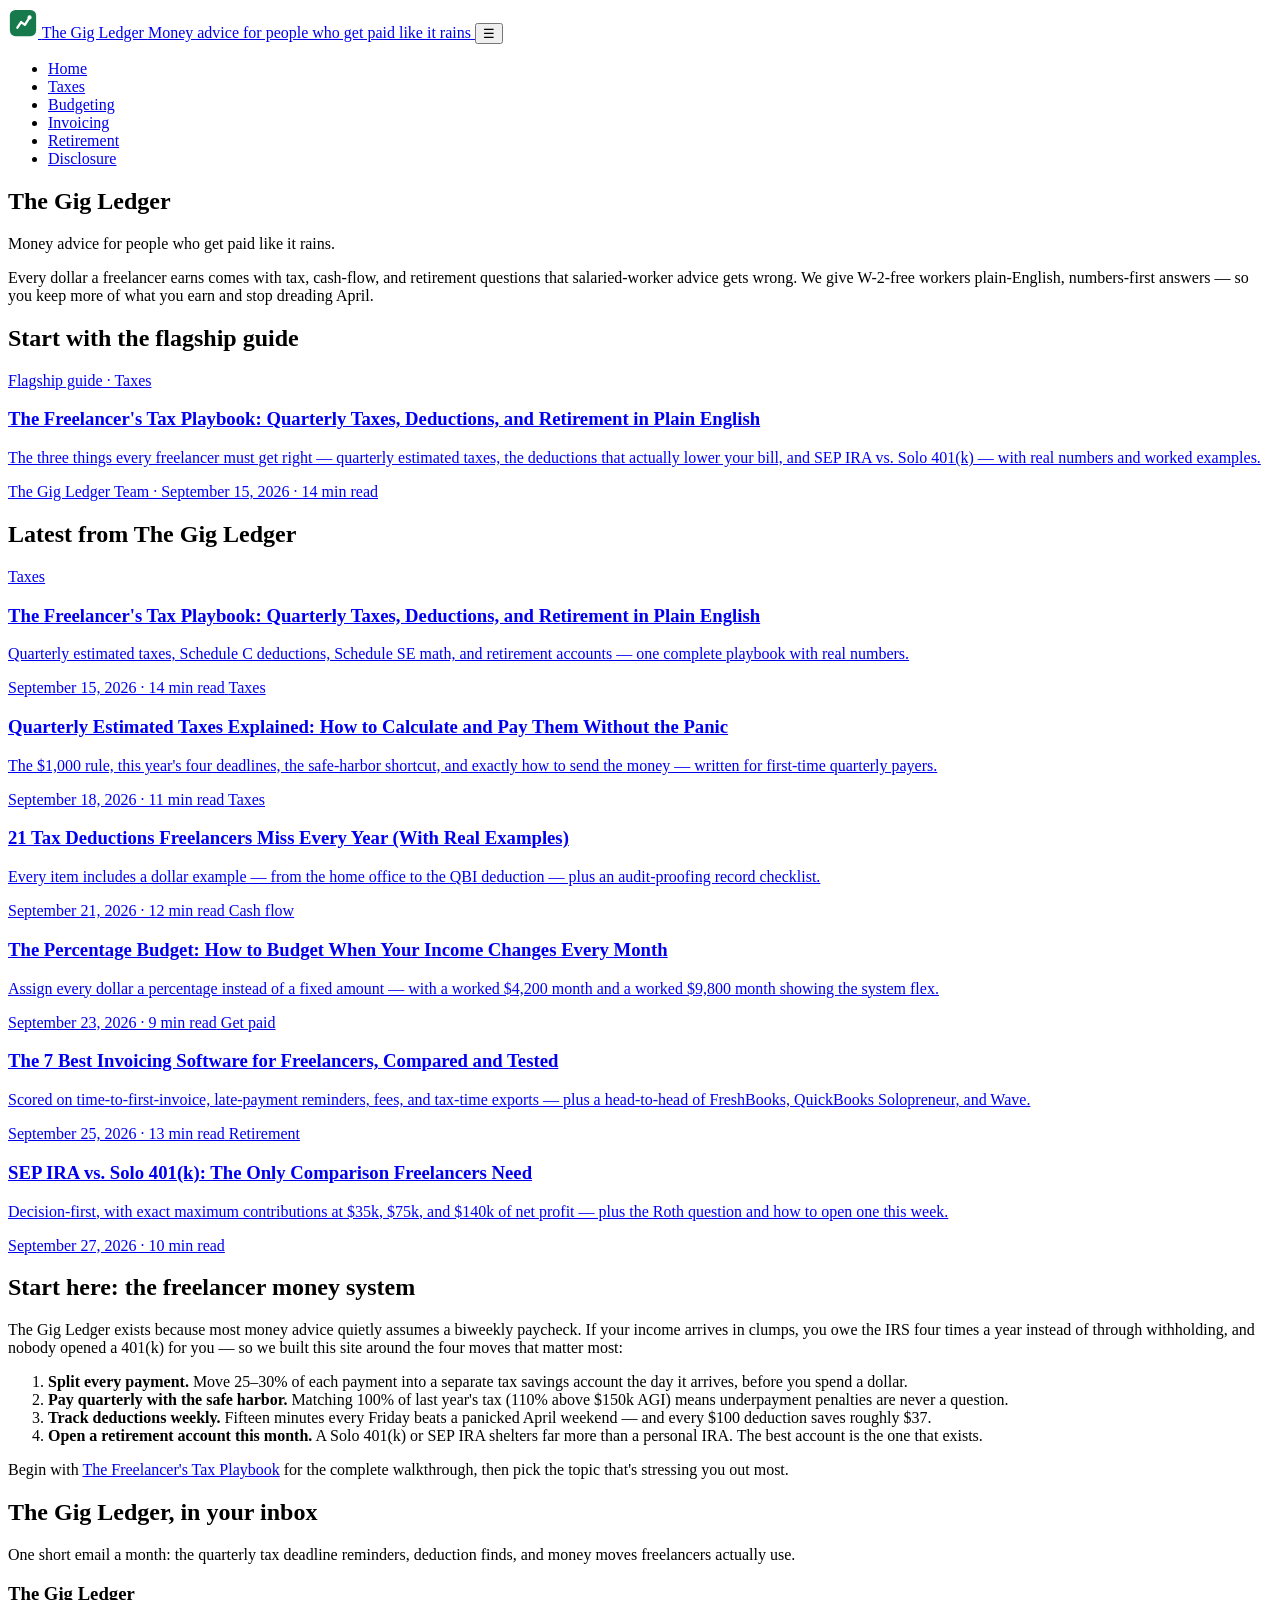
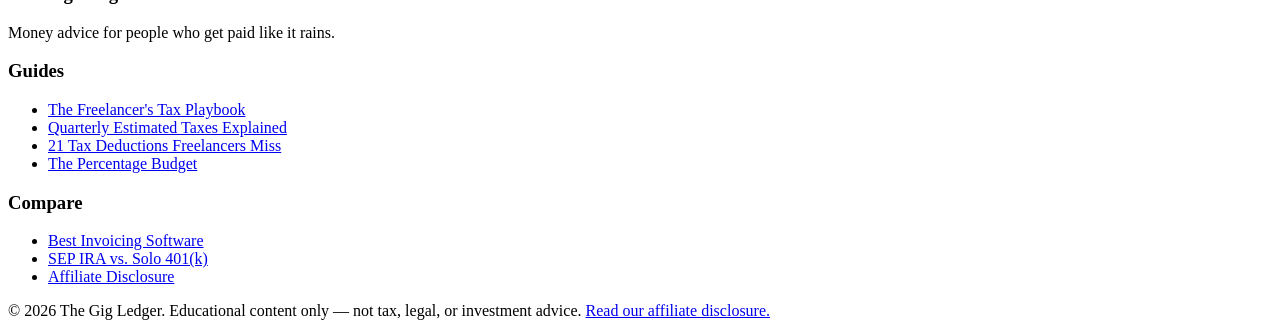
==== index.html @ 4f28c3f3 "Initial upload: The Gig Ledger - freelancer finance" ====
<!DOCTYPE html>
<html lang="en">
<head>
  <meta charset="UTF-8">
  <meta name="viewport" content="width=device-width, initial-scale=1.0">
  <!-- MEDIVAVINE/JOURNEY: paste ad network script here -->
  <title>The Gig Ledger — Money Advice for People Who Get Paid Like It Rains</title>
  <meta name="description" content="The Gig Ledger gives freelancers and gig workers numbers-first, plain-English answers on quarterly taxes, deductions, irregular-income budgeting, invoicing, and self-employed retirement.">
  <meta property="og:title" content="The Gig Ledger — Money Advice for People Who Get Paid Like It Rains">
  <meta property="og:description" content="Quarterly taxes, deductions, budgeting on irregular income, invoicing, and retirement — plain-English money advice for freelancers and gig workers.">
  <meta property="og:type" content="website">
  <meta property="og:url" content="https://freelancer-finance.pages.dev/">
  <link rel="stylesheet" href="styles.css">
</head>
<body>

<header class="site-header">
  <div class="wrap">
    <a class="brand" href="index.html" aria-label="The Gig Ledger home">
      <svg width="30" height="30" viewBox="0 0 32 32" role="img" aria-label="The Gig Ledger logo">
        <rect x="2" y="2" width="28" height="28" rx="6" fill="#167a4c"/>
        <path d="M10 21 L14 15 L18 18 L23 10" stroke="#fff" stroke-width="2.5" fill="none" stroke-linecap="round" stroke-linejoin="round"/>
        <circle cx="23" cy="10" r="2.2" fill="#fff"/>
      </svg>
      <span>The Gig Ledger
        <span class="brand-tag">Money advice for people who get paid like it rains</span>
      </span>
    </a>
    <button class="nav-toggle" id="navToggle" aria-expanded="false" aria-controls="siteNav" aria-label="Toggle navigation">☰</button>
    <nav class="site-nav" id="siteNav" aria-label="Primary">
      <ul>
        <li><a href="index.html">Home</a></li>
        <li><a href="articles/the-freelancers-tax-playbook.html">Taxes</a></li>
        <li><a href="articles/the-percentage-budget.html">Budgeting</a></li>
        <li><a href="articles/best-invoicing-software-for-freelancers.html">Invoicing</a></li>
        <li><a href="articles/sep-ira-vs-solo-401k.html">Retirement</a></li>
        <li><a href="disclosure.html">Disclosure</a></li>
      </ul>
    </nav>
  </div>
</header>

<section class="hero">
  <div class="wrap">
    <h1>The Gig Ledger</h1>
    <p class="tagline">Money advice for people who get paid like it rains.</p>
    <p class="lede">Every dollar a freelancer earns comes with tax, cash-flow, and retirement questions that salaried-worker advice gets wrong. We give W-2-free workers plain-English, numbers-first answers — so you keep more of what you earn and stop dreading April.</p>
  </div>
</section>

<main class="wrap">

  <h2 class="section-title">Start with the flagship guide</h2>
  <div class="card-grid">
    <a class="card featured" href="articles/the-freelancers-tax-playbook.html">
      <span class="kicker">Flagship guide · Taxes</span>
      <h3>The Freelancer's Tax Playbook: Quarterly Taxes, Deductions, and Retirement in Plain English</h3>
      <p class="excerpt">The three things every freelancer must get right — quarterly estimated taxes, the deductions that actually lower your bill, and SEP IRA vs. Solo 401(k) — with real numbers and worked examples.</p>
      <span class="card-meta">The Gig Ledger Team · September 15, 2026 · 14 min read</span>
    </a>
  </div>

  <h2 class="section-title">Latest from The Gig Ledger</h2>
  <div class="card-grid">
    <a class="card" href="articles/the-freelancers-tax-playbook.html">
      <span class="kicker">Taxes</span>
      <h3>The Freelancer's Tax Playbook: Quarterly Taxes, Deductions, and Retirement in Plain English</h3>
      <p class="excerpt">Quarterly estimated taxes, Schedule C deductions, Schedule SE math, and retirement accounts — one complete playbook with real numbers.</p>
      <span class="card-meta">September 15, 2026 · 14 min read</span>
    </a>
    <a class="card" href="articles/quarterly-estimated-taxes-explained.html">
      <span class="kicker">Taxes</span>
      <h3>Quarterly Estimated Taxes Explained: How to Calculate and Pay Them Without the Panic</h3>
      <p class="excerpt">The $1,000 rule, this year's four deadlines, the safe-harbor shortcut, and exactly how to send the money — written for first-time quarterly payers.</p>
      <span class="card-meta">September 18, 2026 · 11 min read</span>
    </a>
    <a class="card" href="articles/21-tax-deductions-freelancers-miss.html">
      <span class="kicker">Taxes</span>
      <h3>21 Tax Deductions Freelancers Miss Every Year (With Real Examples)</h3>
      <p class="excerpt">Every item includes a dollar example — from the home office to the QBI deduction — plus an audit-proofing record checklist.</p>
      <span class="card-meta">September 21, 2026 · 12 min read</span>
    </a>
    <a class="card" href="articles/the-percentage-budget.html">
      <span class="kicker">Cash flow</span>
      <h3>The Percentage Budget: How to Budget When Your Income Changes Every Month</h3>
      <p class="excerpt">Assign every dollar a percentage instead of a fixed amount — with a worked $4,200 month and a worked $9,800 month showing the system flex.</p>
      <span class="card-meta">September 23, 2026 · 9 min read</span>
    </a>
    <a class="card" href="articles/best-invoicing-software-for-freelancers.html">
      <span class="kicker">Get paid</span>
      <h3>The 7 Best Invoicing Software for Freelancers, Compared and Tested</h3>
      <p class="excerpt">Scored on time-to-first-invoice, late-payment reminders, fees, and tax-time exports — plus a head-to-head of FreshBooks, QuickBooks Solopreneur, and Wave.</p>
      <span class="card-meta">September 25, 2026 · 13 min read</span>
    </a>
    <a class="card" href="articles/sep-ira-vs-solo-401k.html">
      <span class="kicker">Retirement</span>
      <h3>SEP IRA vs. Solo 401(k): The Only Comparison Freelancers Need</h3>
      <p class="excerpt">Decision-first, with exact maximum contributions at $35k, $75k, and $140k of net profit — plus the Roth question and how to open one this week.</p>
      <span class="card-meta">September 27, 2026 · 10 min read</span>
    </a>
  </div>

  <section class="start-here">
    <h2>Start here: the freelancer money system</h2>
    <p>The Gig Ledger exists because most money advice quietly assumes a biweekly paycheck. If your income arrives in clumps, you owe the IRS four times a year instead of through withholding, and nobody opened a 401(k) for you — so we built this site around the four moves that matter most:</p>
    <ol>
      <li><strong>Split every payment.</strong> Move 25–30% of each payment into a separate tax savings account the day it arrives, before you spend a dollar.</li>
      <li><strong>Pay quarterly with the safe harbor.</strong> Matching 100% of last year's tax (110% above $150k AGI) means underpayment penalties are never a question.</li>
      <li><strong>Track deductions weekly.</strong> Fifteen minutes every Friday beats a panicked April weekend — and every $100 deduction saves roughly $37.</li>
      <li><strong>Open a retirement account this month.</strong> A Solo 401(k) or SEP IRA shelters far more than a personal IRA. The best account is the one that exists.</li>
    </ol>
    <p>Begin with <a href="articles/the-freelancers-tax-playbook.html">The Freelancer's Tax Playbook</a> for the complete walkthrough, then pick the topic that's stressing you out most.</p>
  </section>

  <section class="newsletter-card" aria-label="Newsletter signup">
    <h2>The Gig Ledger, in your inbox</h2>
    <p>One short email a month: the quarterly tax deadline reminders, deduction finds, and money moves freelancers actually use.</p>
    <!-- NEWSLETTER: paste Beehiiv/Substack embed here -->
  </section>

</main>

<footer class="site-footer">
  <div class="wrap">
    <div>
      <h3>The Gig Ledger</h3>
      <p>Money advice for people who get paid like it rains.</p>
    </div>
    <div>
      <h3>Guides</h3>
      <ul>
        <li><a href="articles/the-freelancers-tax-playbook.html">The Freelancer's Tax Playbook</a></li>
        <li><a href="articles/quarterly-estimated-taxes-explained.html">Quarterly Estimated Taxes Explained</a></li>
        <li><a href="articles/21-tax-deductions-freelancers-miss.html">21 Tax Deductions Freelancers Miss</a></li>
        <li><a href="articles/the-percentage-budget.html">The Percentage Budget</a></li>
      </ul>
    </div>
    <div>
      <h3>Compare</h3>
      <ul>
        <li><a href="articles/best-invoicing-software-for-freelancers.html">Best Invoicing Software</a></li>
        <li><a href="articles/sep-ira-vs-solo-401k.html">SEP IRA vs. Solo 401(k)</a></li>
        <li><a href="disclosure.html">Affiliate Disclosure</a></li>
      </ul>
    </div>
  </div>
  <div class="wrap">
    <p class="footer-bottom">© 2026 The Gig Ledger. Educational content only — not tax, legal, or investment advice. <a href="disclosure.html">Read our affiliate disclosure.</a></p>
  </div>
</footer>

<script>
(function () {
  var toggle = document.getElementById('navToggle');
  var nav = document.getElementById('siteNav');
  if (toggle && nav) {
    toggle.addEventListener('click', function () {
      var open = nav.classList.toggle('open');
      toggle.setAttribute('aria-expanded', open ? 'true' : 'false');
    });
  }
})();
</script>

</body>
</html>
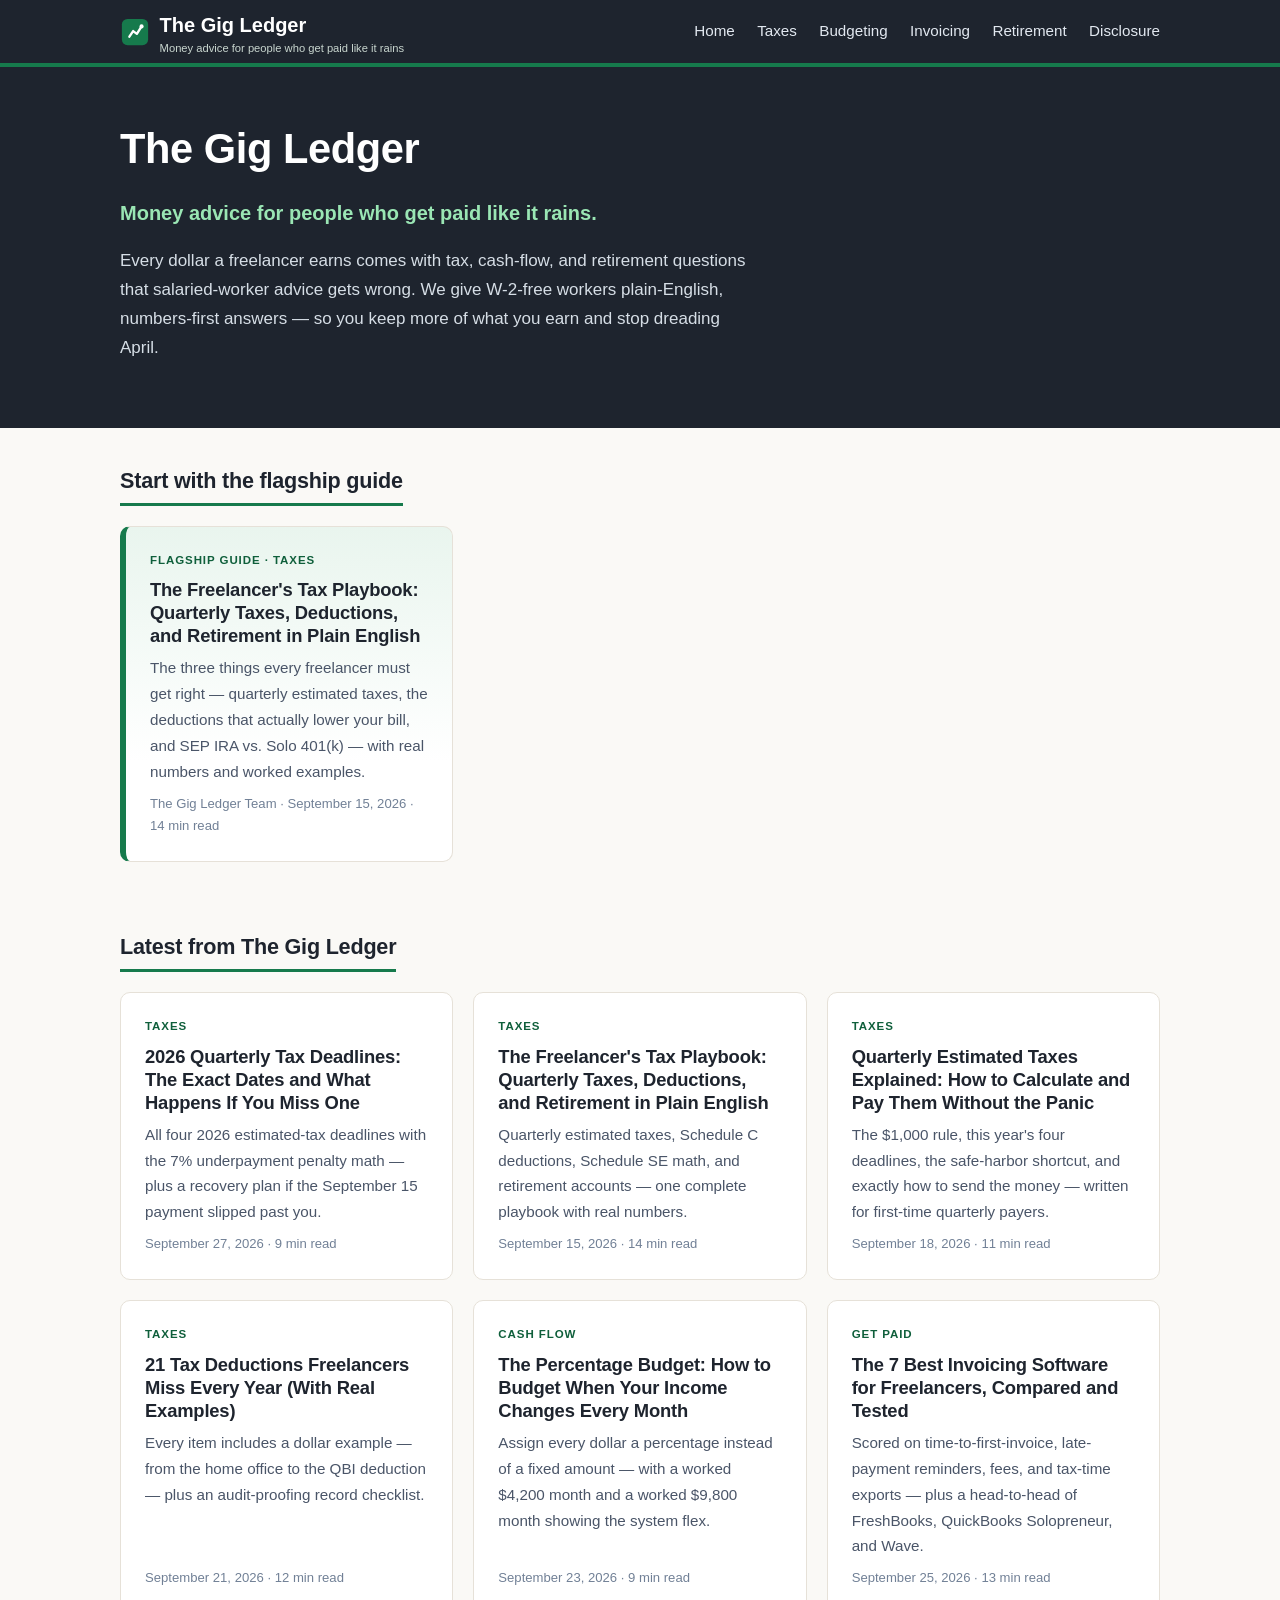
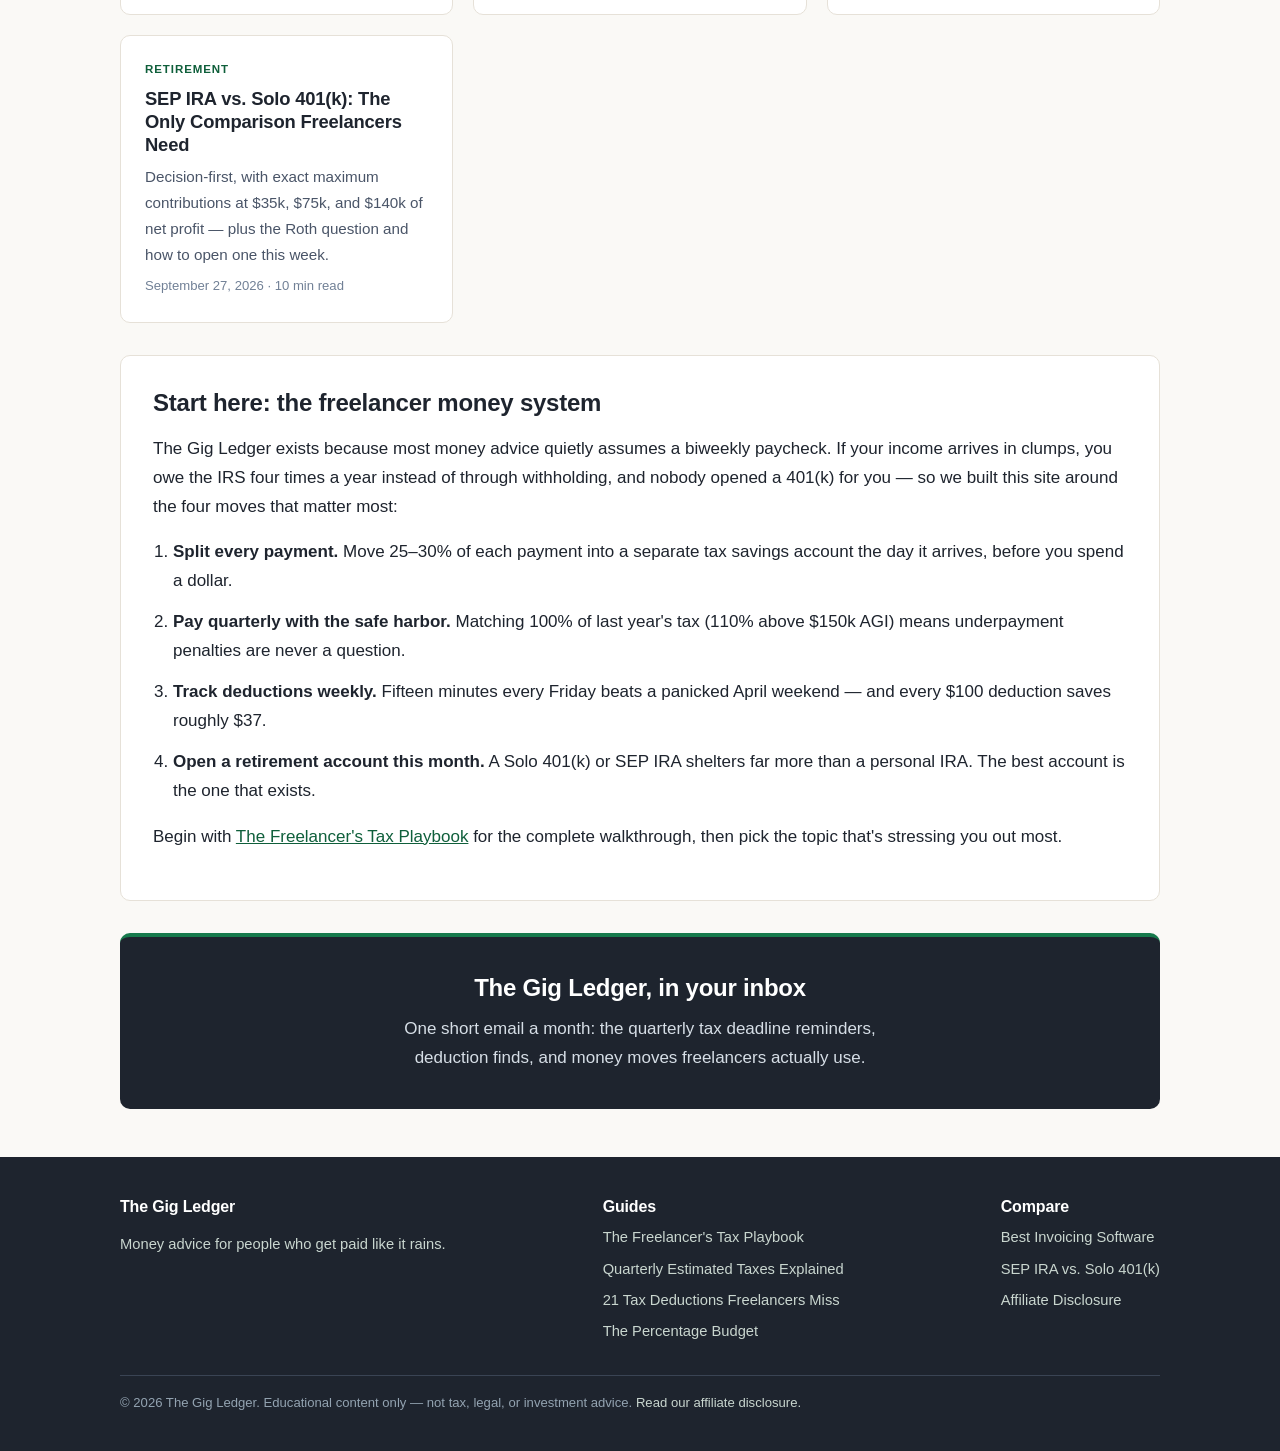
==== commit 29e37f7e: "Sync index.html with new article" ====
--- a/index.html
+++ b/index.html
@@ -62,6 +62,12 @@
 
   <h2 class="section-title">Latest from The Gig Ledger</h2>
   <div class="card-grid">
+    <a class="card" href="articles/2026-quarterly-tax-deadlines.html">
+      <span class="kicker">Taxes</span>
+      <h3>2026 Quarterly Tax Deadlines: The Exact Dates and What Happens If You Miss One</h3>
+      <p class="excerpt">All four 2026 estimated-tax deadlines with the 7% underpayment penalty math — plus a recovery plan if the September 15 payment slipped past you.</p>
+      <span class="card-meta">September 27, 2026 · 9 min read</span>
+    </a>
     <a class="card" href="articles/the-freelancers-tax-playbook.html">
       <span class="kicker">Taxes</span>
       <h3>The Freelancer's Tax Playbook: Quarterly Taxes, Deductions, and Retirement in Plain English</h3>
--- a/styles.css
+++ b/styles.css
@@ -0,0 +1,305 @@
+/* The Gig Ledger — editorial blog styles */
+:root {
+  --accent: #167a4c;
+  --accent-dark: #0f5f3b;
+  --accent-tint: #e9f5ee;
+  --ink: #1e242e;
+  --ink-soft: #4a5568;
+  --ink-faint: #718096;
+  --paper: #ffffff;
+  --paper-warm: #faf9f6;
+  --rule: #e6e1d8;
+  --radius: 10px;
+}
+
+* { box-sizing: border-box; }
+
+body {
+  margin: 0;
+  font-family: -apple-system, BlinkMacSystemFont, "Segoe UI", Roboto, Helvetica, Arial, sans-serif;
+  color: var(--ink);
+  background: var(--paper-warm);
+  line-height: 1.7;
+  font-size: 1.0625rem;
+}
+
+h1, h2, h3 {
+  line-height: 1.25;
+  letter-spacing: -0.01em;
+  margin-top: 1.6em;
+  margin-bottom: 0.5em;
+}
+
+h1 { font-size: 2.1rem; }
+h2 { font-size: 1.5rem; }
+h3 { font-size: 1.15rem; }
+
+a { color: var(--accent-dark); }
+a:hover { color: var(--accent); }
+
+img, svg { max-width: 100%; height: auto; }
+
+.wrap {
+  max-width: 1080px;
+  margin: 0 auto;
+  padding: 0 1.25rem;
+}
+
+/* ---------- Header / nav ---------- */
+.site-header {
+  background: var(--ink);
+  color: #fff;
+  position: sticky;
+  top: 0;
+  z-index: 50;
+}
+
+.site-header .wrap {
+  display: flex;
+  align-items: center;
+  justify-content: space-between;
+  min-height: 3.75rem;
+  padding-top: 0.5rem;
+  padding-bottom: 0.5rem;
+}
+
+.brand {
+  display: flex;
+  align-items: center;
+  gap: 0.6rem;
+  text-decoration: none;
+  color: #fff;
+  font-weight: 800;
+  font-size: 1.25rem;
+}
+
+.brand svg { flex: 0 0 auto; }
+
+.brand-tag {
+  display: block;
+  font-size: 0.7rem;
+  font-weight: 400;
+  color: #c9d6cf;
+  line-height: 1.2;
+}
+
+.nav-toggle {
+  display: none;
+  background: transparent;
+  border: 1px solid #4a5568;
+  border-radius: 6px;
+  color: #fff;
+  padding: 0.4rem 0.65rem;
+  font-size: 1rem;
+  cursor: pointer;
+}
+
+.site-nav ul {
+  list-style: none;
+  margin: 0;
+  padding: 0;
+  display: flex;
+  gap: 1.4rem;
+}
+
+.site-nav a {
+  color: #e2e8f0;
+  text-decoration: none;
+  font-size: 0.95rem;
+}
+
+.site-nav a:hover { color: #9ae6b4; }
+
+/* ---------- Hero ---------- */
+.hero {
+  background: var(--ink);
+  color: #fff;
+  padding: 3.5rem 0 3rem;
+  border-top: 4px solid var(--accent);
+}
+
+.hero h1 { margin-top: 0; font-size: 2.6rem; }
+
+.hero .tagline {
+  color: #9ae6b4;
+  font-size: 1.25rem;
+  font-weight: 600;
+  margin: 0.5rem 0;
+}
+
+.hero p.lede { color: #d6dee6; max-width: 40rem; }
+
+/* ---------- Cards ---------- */
+.section-title {
+  font-size: 1.35rem;
+  margin: 2.5rem 0 1.25rem;
+  padding-bottom: 0.5rem;
+  border-bottom: 3px solid var(--accent);
+  display: inline-block;
+}
+
+.card-grid {
+  display: grid;
+  grid-template-columns: repeat(auto-fill, minmax(300px, 1fr));
+  gap: 1.25rem;
+  margin-bottom: 2rem;
+}
+
+.card {
+  background: var(--paper);
+  border: 1px solid var(--rule);
+  border-radius: var(--radius);
+  padding: 1.5rem;
+  display: flex;
+  flex-direction: column;
+  gap: 0.5rem;
+  text-decoration: none;
+  color: inherit;
+  transition: transform 0.12s ease, box-shadow 0.12s ease;
+}
+
+.card:hover { transform: translateY(-2px); box-shadow: 0 8px 24px rgba(20, 30, 25, 0.08); }
+
+.card .kicker {
+  text-transform: uppercase;
+  font-size: 0.72rem;
+  letter-spacing: 0.08em;
+  color: var(--accent-dark);
+  font-weight: 700;
+}
+
+.card h3 { margin: 0; font-size: 1.15rem; }
+.card h3 a { text-decoration: none; color: var(--ink); }
+.card h3 a:hover { color: var(--accent-dark); }
+
+.card p.excerpt { margin: 0; color: var(--ink-soft); font-size: 0.95rem; flex: 1; }
+
+.card .card-meta { font-size: 0.82rem; color: var(--ink-faint); }
+
+.card.featured {
+  border-left: 6px solid var(--accent);
+  background: linear-gradient(180deg, var(--accent-tint), var(--paper) 70%);
+}
+
+/* ---------- About / start here ---------- */
+.start-here {
+  background: var(--paper);
+  border: 1px solid var(--rule);
+  border-radius: var(--radius);
+  padding: 2rem;
+  margin: 2rem 0;
+}
+
+.start-here h2 { margin-top: 0; }
+
+.start-here ol { padding-left: 1.25rem; }
+.start-here li { margin-bottom: 0.75rem; }
+
+/* ---------- Newsletter card ---------- */
+.newsletter-card {
+  background: var(--ink);
+  color: #fff;
+  border-radius: var(--radius);
+  padding: 2.25rem;
+  margin: 2rem 0 2.5rem;
+  text-align: center;
+  border-top: 4px solid var(--accent);
+}
+
+.newsletter-card h2 { margin-top: 0; color: #fff; }
+.newsletter-card p { color: #d6dee6; max-width: 32rem; margin: 0.5rem auto 0; }
+
+/* ---------- Article pages ---------- */
+.article-page { max-width: 760px; margin: 0 auto; padding: 0 1.25rem; }
+
+.breadcrumb { margin: 1.25rem 0 0.5rem; font-size: 0.9rem; }
+
+.article-page article { background: var(--paper); border-radius: var(--radius); padding: 2rem 2.25rem; margin-top: 0.75rem; border: 1px solid var(--rule); }
+
+.article-page h1 { margin-top: 0.25rem; }
+
+.byline { color: var(--ink-faint); font-size: 0.92rem; margin-bottom: 1rem; }
+.byline strong { color: var(--ink-soft); }
+
+.article-intro { font-size: 1.15rem; color: var(--ink-soft); border-left: 4px solid var(--accent); padding-left: 1rem; margin: 1.25rem 0 1.75rem; }
+
+.disclosure-note {
+  background: var(--accent-tint);
+  border: 1px solid #bfe0cd;
+  border-radius: 8px;
+  padding: 0.75rem 1rem;
+  font-size: 0.88rem;
+  margin-bottom: 1.75rem;
+}
+
+table { width: 100%; border-collapse: collapse; margin: 1.25rem 0; font-size: 0.95rem; }
+th, td { text-align: left; padding: 0.6rem 0.75rem; border-bottom: 1px solid var(--rule); }
+th { background: var(--accent-tint); font-weight: 700; }
+tr:last-child td { border-bottom: none; }
+
+blockquote { border-left: 4px solid var(--accent); margin: 1.5rem 0; padding: 0.5rem 1rem; color: var(--ink-soft); background: var(--accent-tint); border-radius: 0 8px 8px 0; }
+
+.callout {
+  background: var(--accent-tint);
+  border: 1px solid #bfe0cd;
+  border-radius: 8px;
+  padding: 1rem 1.25rem;
+  margin: 1.5rem 0;
+}
+
+.faq { margin-top: 2rem; }
+.faq details { border: 1px solid var(--rule); border-radius: 8px; margin-bottom: 0.6rem; padding: 0.8rem 1rem; background: var(--paper-warm); }
+.faq summary { font-weight: 700; cursor: pointer; }
+
+.keep-reading { margin-top: 2.5rem; padding-top: 1.5rem; border-top: 2px solid var(--rule); }
+.keep-reading h2 { margin-top: 0; }
+.keep-reading ul { list-style: none; padding: 0; }
+.keep-reading li { margin-bottom: 0.6rem; }
+
+/* ---------- Footer ---------- */
+.site-footer {
+  background: var(--ink);
+  color: #c9d6cf;
+  margin-top: 3rem;
+  padding: 2.5rem 0 1.5rem;
+  font-size: 0.92rem;
+}
+
+.site-footer .wrap { display: flex; flex-wrap: wrap; gap: 2rem; justify-content: space-between; }
+
+.site-footer h3 { color: #fff; font-size: 1rem; margin-top: 0; }
+
+.site-footer ul { list-style: none; padding: 0; margin: 0; }
+.site-footer li { margin-bottom: 0.4rem; }
+.site-footer a { color: #c9d6cf; text-decoration: none; }
+.site-footer a:hover { color: #9ae6b4; }
+
+.footer-bottom { width: 100%; margin-top: 1.5rem; padding-top: 1rem; border-top: 1px solid #3a4454; font-size: 0.82rem; color: #93a3b1; }
+
+/* ---------- Responsive ---------- */
+@media (max-width: 720px) {
+  h1 { font-size: 1.7rem; }
+  .hero h1 { font-size: 2rem; }
+  .hero { padding: 2.5rem 0 2rem; }
+
+  .nav-toggle { display: block; }
+
+  .site-nav {
+    display: none;
+    position: absolute;
+    top: 100%;
+    left: 0;
+    right: 0;
+    background: var(--ink);
+    border-top: 1px solid #3a4454;
+  }
+  .site-header { position: relative; }
+  .site-nav.open { display: block; }
+  .site-nav ul { flex-direction: column; gap: 0; padding: 0.5rem 1.25rem 1rem; }
+  .site-nav li { padding: 0.55rem 0; border-bottom: 1px solid #3a4454; }
+  .site-nav li:last-child { border-bottom: none; }
+
+  .article-page article { padding: 1.4rem 1.25rem; }
+  .start-here, .newsletter-card { padding: 1.5rem 1.25rem; }
+  table { display: block; overflow-x: auto; }
+}
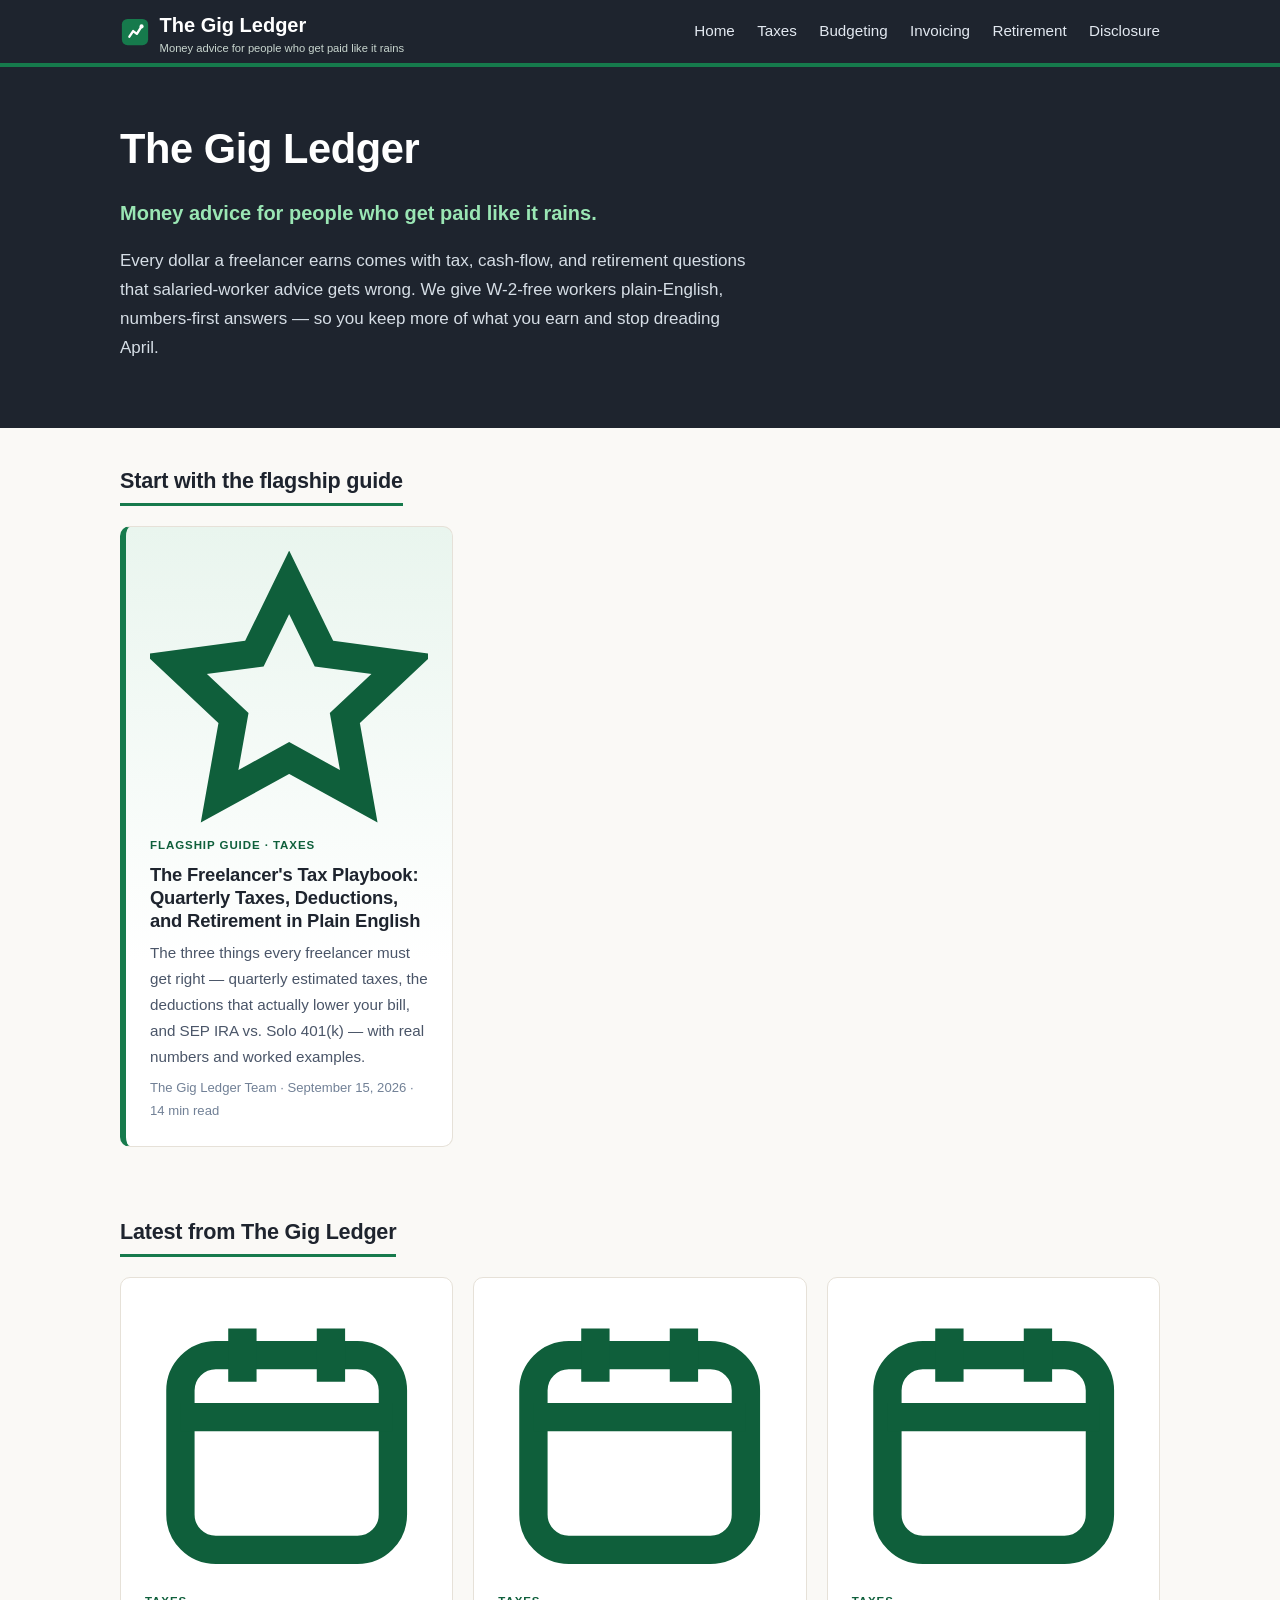
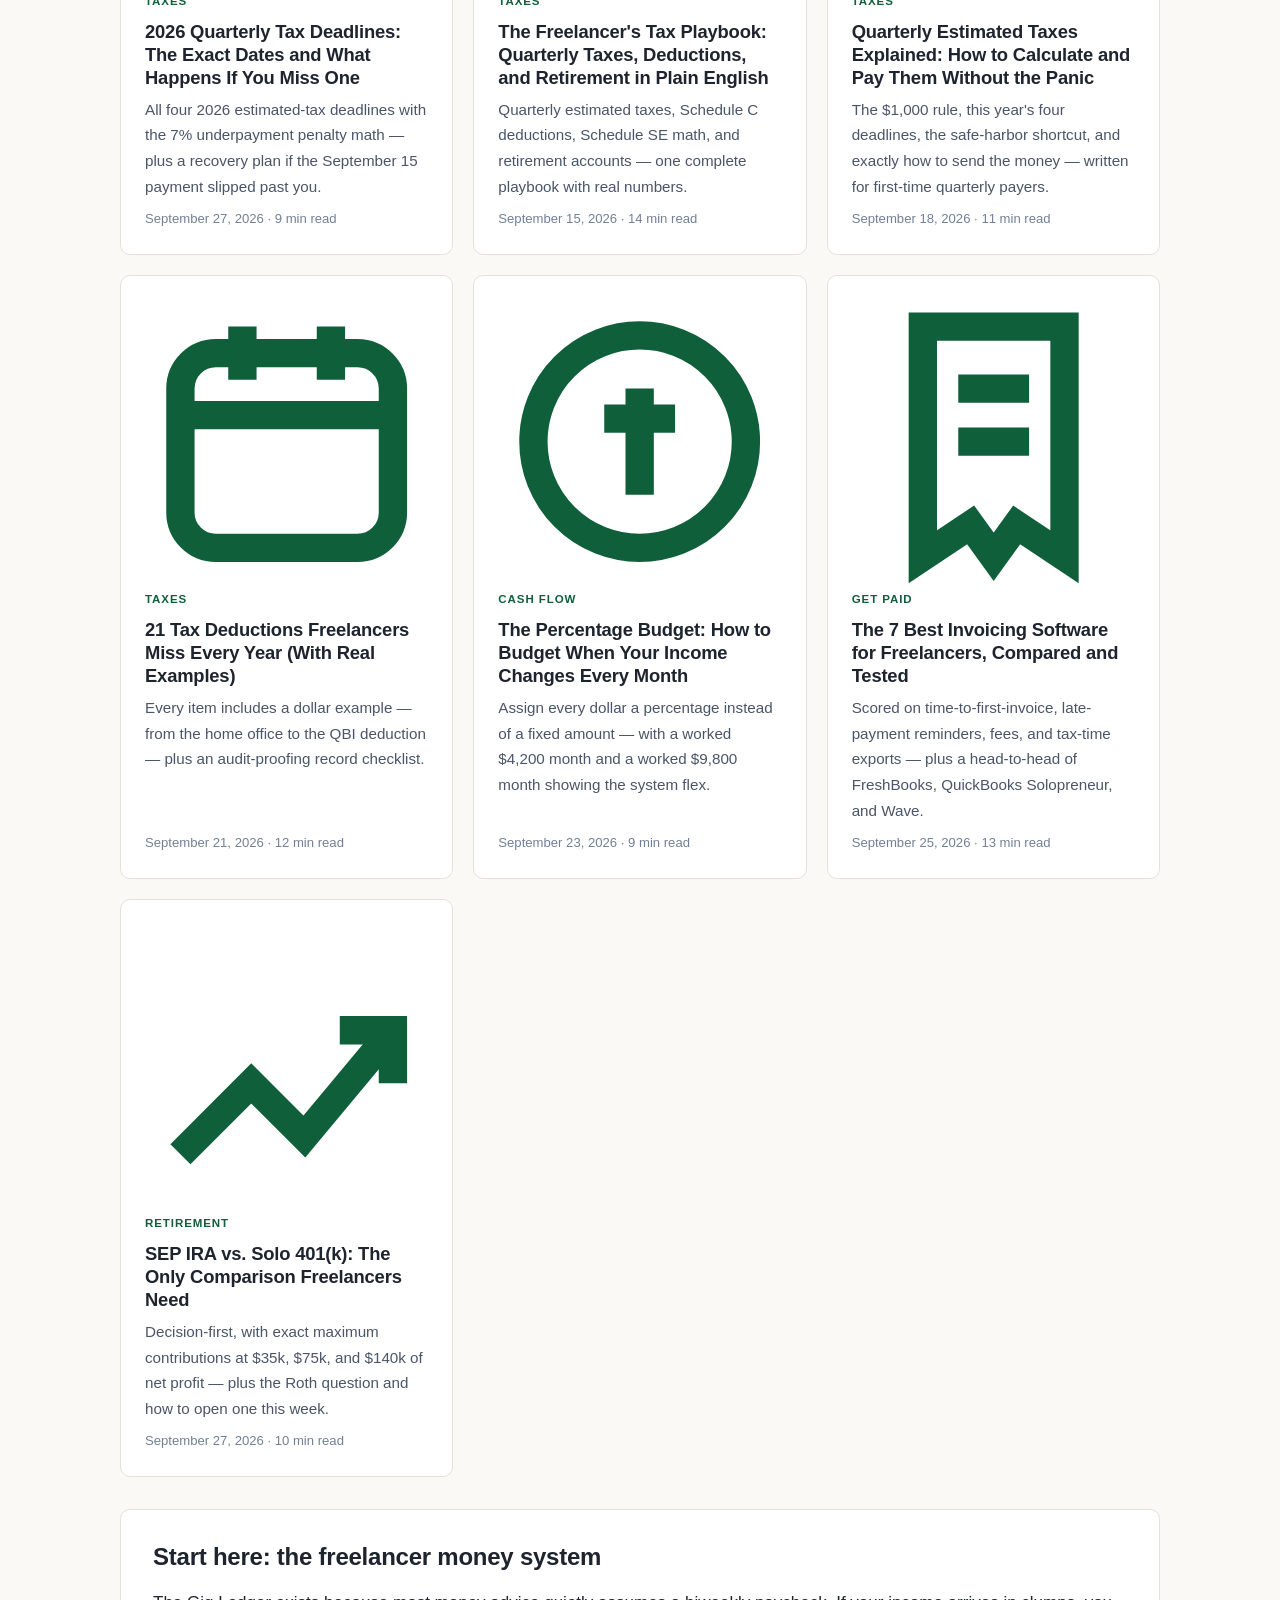
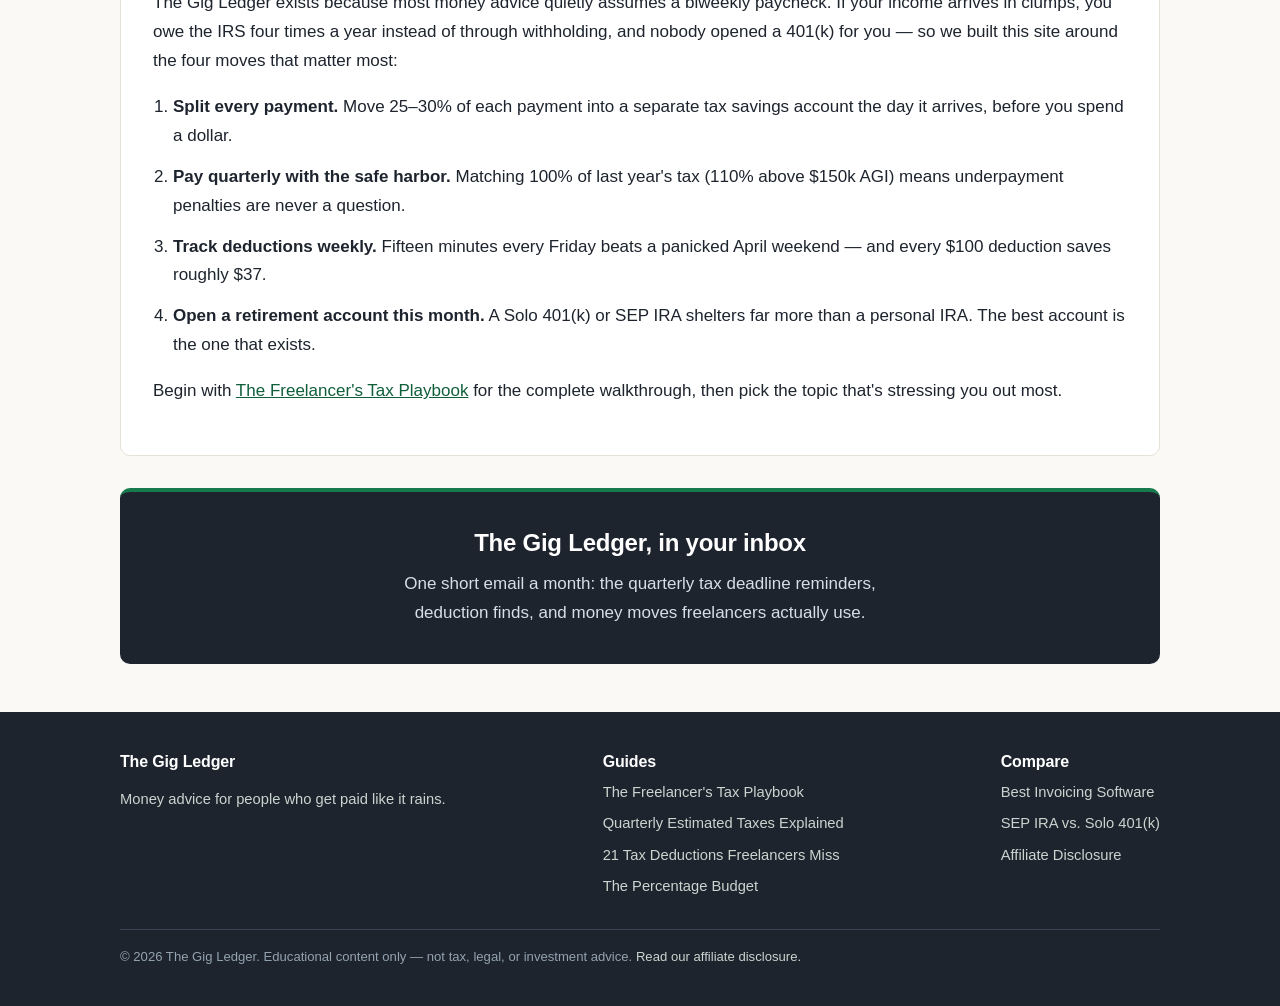
==== commit ef7005a7: "Improvement pass: update index.html" ====
--- a/index.html
+++ b/index.html
@@ -53,7 +53,7 @@
   <h2 class="section-title">Start with the flagship guide</h2>
   <div class="card-grid">
     <a class="card featured" href="articles/the-freelancers-tax-playbook.html">
-      <span class="kicker">Flagship guide · Taxes</span>
+      <span class="kicker"><svg viewBox="0 0 16 16" aria-hidden="true" fill="none" stroke="currentColor" stroke-width="1.6"><path d="M8 1.8l2 4.1 4.5.6-3.3 3.1.8 4.5L8 11.9l-4 2.2.8-4.5L1.5 6.5l4.5-.6z"/></svg>Flagship guide · Taxes</span>
       <h3>The Freelancer's Tax Playbook: Quarterly Taxes, Deductions, and Retirement in Plain English</h3>
       <p class="excerpt">The three things every freelancer must get right — quarterly estimated taxes, the deductions that actually lower your bill, and SEP IRA vs. Solo 401(k) — with real numbers and worked examples.</p>
       <span class="card-meta">The Gig Ledger Team · September 15, 2026 · 14 min read</span>
@@ -63,43 +63,43 @@
   <h2 class="section-title">Latest from The Gig Ledger</h2>
   <div class="card-grid">
     <a class="card" href="articles/2026-quarterly-tax-deadlines.html">
-      <span class="kicker">Taxes</span>
+      <span class="kicker"><svg viewBox="0 0 16 16" aria-hidden="true" fill="none" stroke="currentColor" stroke-width="1.6"><rect x="2" y="3" width="12" height="11" rx="2"/><path d="M2 6.5h12M5.5 1.5v3M10.5 1.5v3"/></svg>Taxes</span>
       <h3>2026 Quarterly Tax Deadlines: The Exact Dates and What Happens If You Miss One</h3>
       <p class="excerpt">All four 2026 estimated-tax deadlines with the 7% underpayment penalty math — plus a recovery plan if the September 15 payment slipped past you.</p>
       <span class="card-meta">September 27, 2026 · 9 min read</span>
     </a>
     <a class="card" href="articles/the-freelancers-tax-playbook.html">
-      <span class="kicker">Taxes</span>
+      <span class="kicker"><svg viewBox="0 0 16 16" aria-hidden="true" fill="none" stroke="currentColor" stroke-width="1.6"><rect x="2" y="3" width="12" height="11" rx="2"/><path d="M2 6.5h12M5.5 1.5v3M10.5 1.5v3"/></svg>Taxes</span>
       <h3>The Freelancer's Tax Playbook: Quarterly Taxes, Deductions, and Retirement in Plain English</h3>
       <p class="excerpt">Quarterly estimated taxes, Schedule C deductions, Schedule SE math, and retirement accounts — one complete playbook with real numbers.</p>
       <span class="card-meta">September 15, 2026 · 14 min read</span>
     </a>
     <a class="card" href="articles/quarterly-estimated-taxes-explained.html">
-      <span class="kicker">Taxes</span>
+      <span class="kicker"><svg viewBox="0 0 16 16" aria-hidden="true" fill="none" stroke="currentColor" stroke-width="1.6"><rect x="2" y="3" width="12" height="11" rx="2"/><path d="M2 6.5h12M5.5 1.5v3M10.5 1.5v3"/></svg>Taxes</span>
       <h3>Quarterly Estimated Taxes Explained: How to Calculate and Pay Them Without the Panic</h3>
       <p class="excerpt">The $1,000 rule, this year's four deadlines, the safe-harbor shortcut, and exactly how to send the money — written for first-time quarterly payers.</p>
       <span class="card-meta">September 18, 2026 · 11 min read</span>
     </a>
     <a class="card" href="articles/21-tax-deductions-freelancers-miss.html">
-      <span class="kicker">Taxes</span>
+      <span class="kicker"><svg viewBox="0 0 16 16" aria-hidden="true" fill="none" stroke="currentColor" stroke-width="1.6"><rect x="2" y="3" width="12" height="11" rx="2"/><path d="M2 6.5h12M5.5 1.5v3M10.5 1.5v3"/></svg>Taxes</span>
       <h3>21 Tax Deductions Freelancers Miss Every Year (With Real Examples)</h3>
       <p class="excerpt">Every item includes a dollar example — from the home office to the QBI deduction — plus an audit-proofing record checklist.</p>
       <span class="card-meta">September 21, 2026 · 12 min read</span>
     </a>
     <a class="card" href="articles/the-percentage-budget.html">
-      <span class="kicker">Cash flow</span>
+      <span class="kicker"><svg viewBox="0 0 16 16" aria-hidden="true" fill="none" stroke="currentColor" stroke-width="1.6"><circle cx="8" cy="8" r="6"/><path d="M8 5v6M6 6.7h4"/></svg>Cash flow</span>
       <h3>The Percentage Budget: How to Budget When Your Income Changes Every Month</h3>
       <p class="excerpt">Assign every dollar a percentage instead of a fixed amount — with a worked $4,200 month and a worked $9,800 month showing the system flex.</p>
       <span class="card-meta">September 23, 2026 · 9 min read</span>
     </a>
     <a class="card" href="articles/best-invoicing-software-for-freelancers.html">
-      <span class="kicker">Get paid</span>
+      <span class="kicker"><svg viewBox="0 0 16 16" aria-hidden="true" fill="none" stroke="currentColor" stroke-width="1.6"><path d="M4 1.5h8v13l-2.7-1.8L8 14.5l-1.3-1.8L4 14.5z"/><path d="M6 5h4M6 8h4"/></svg>Get paid</span>
       <h3>The 7 Best Invoicing Software for Freelancers, Compared and Tested</h3>
       <p class="excerpt">Scored on time-to-first-invoice, late-payment reminders, fees, and tax-time exports — plus a head-to-head of FreshBooks, QuickBooks Solopreneur, and Wave.</p>
       <span class="card-meta">September 25, 2026 · 13 min read</span>
     </a>
     <a class="card" href="articles/sep-ira-vs-solo-401k.html">
-      <span class="kicker">Retirement</span>
+      <span class="kicker"><svg viewBox="0 0 16 16" aria-hidden="true" fill="none" stroke="currentColor" stroke-width="1.6"><path d="M2 13l4-4 3 3 5-6"/><path d="M11 6h3v3"/></svg>Retirement</span>
       <h3>SEP IRA vs. Solo 401(k): The Only Comparison Freelancers Need</h3>
       <p class="excerpt">Decision-first, with exact maximum contributions at $35k, $75k, and $140k of net profit — plus the Roth question and how to open one this week.</p>
       <span class="card-meta">September 27, 2026 · 10 min read</span>
@@ -164,6 +164,13 @@
       var open = nav.classList.toggle('open');
       toggle.setAttribute('aria-expanded', open ? 'true' : 'false');
     });
+    document.addEventListener('keydown', function (e) {
+      if (e.key === 'Escape' && nav.classList.contains('open')) {
+        nav.classList.remove('open');
+        toggle.setAttribute('aria-expanded', 'false');
+        toggle.focus();
+      }
+    });
   }
 })();
 </script>
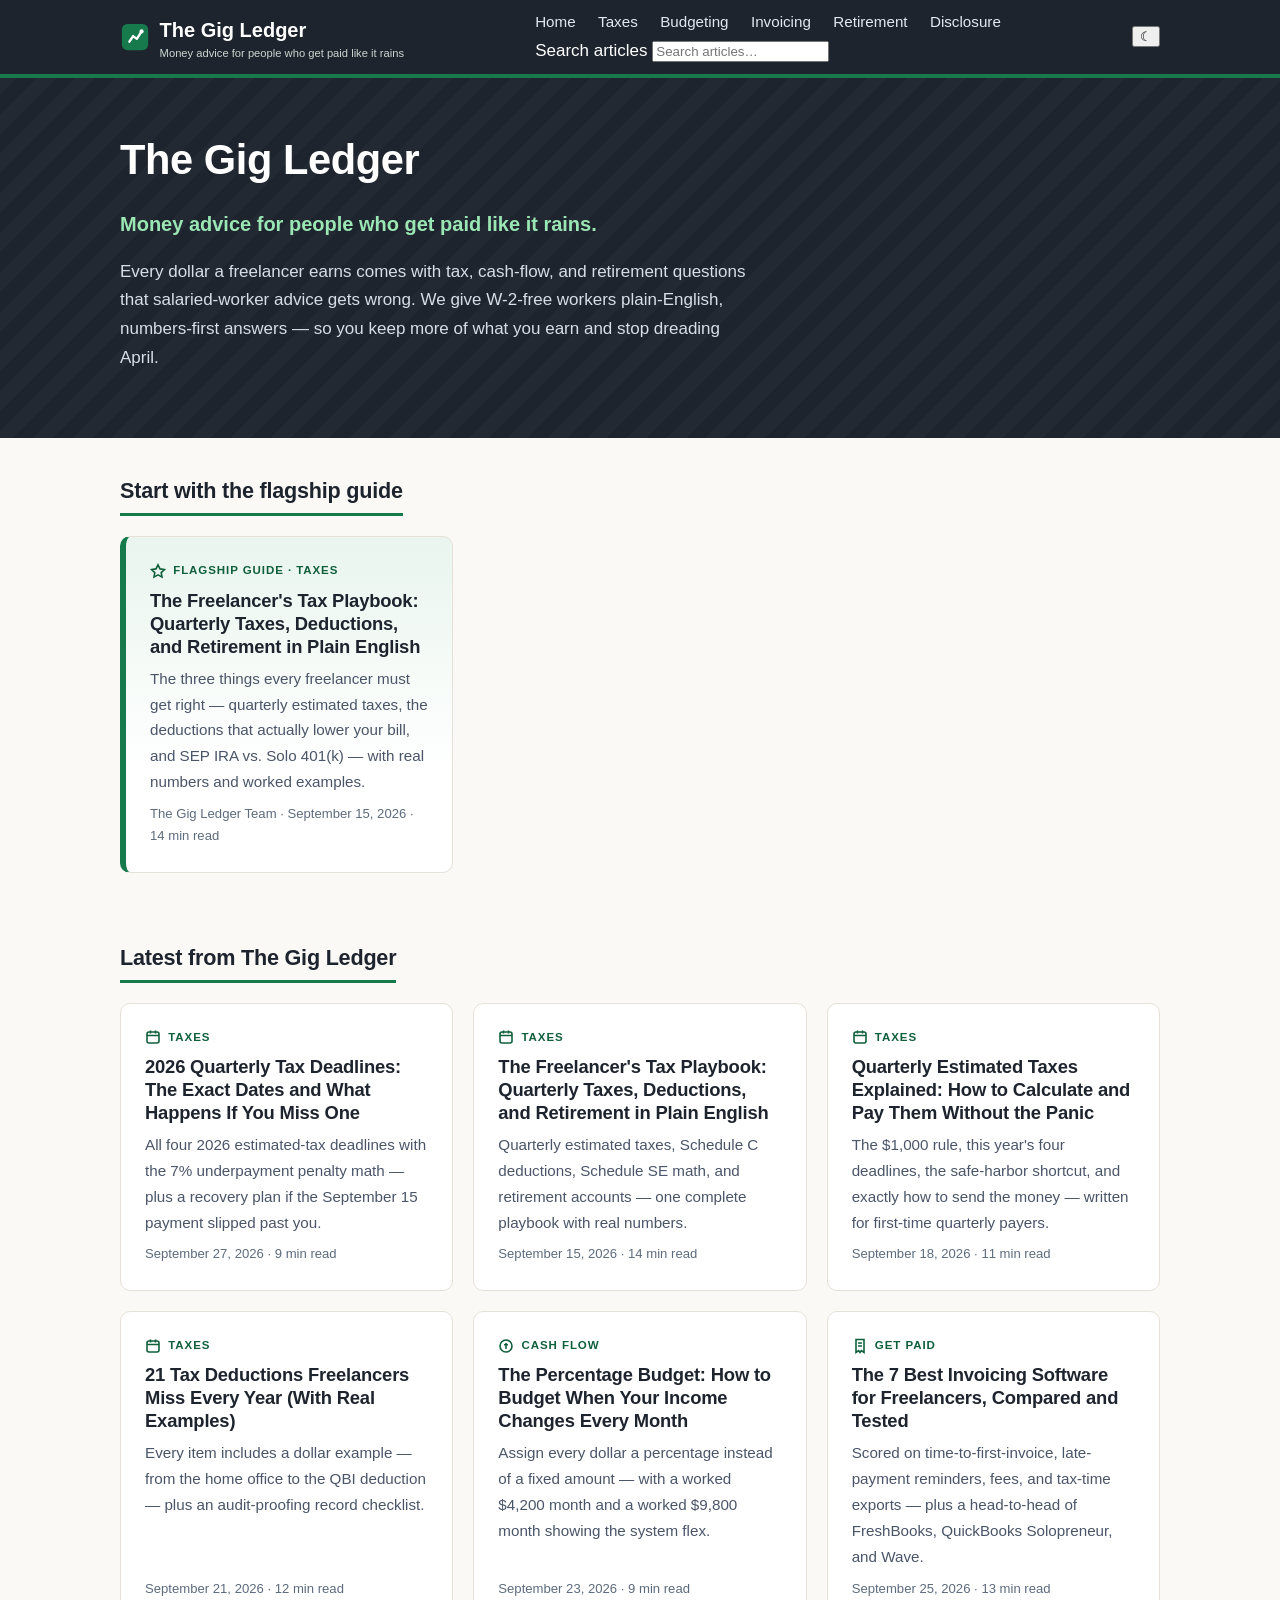
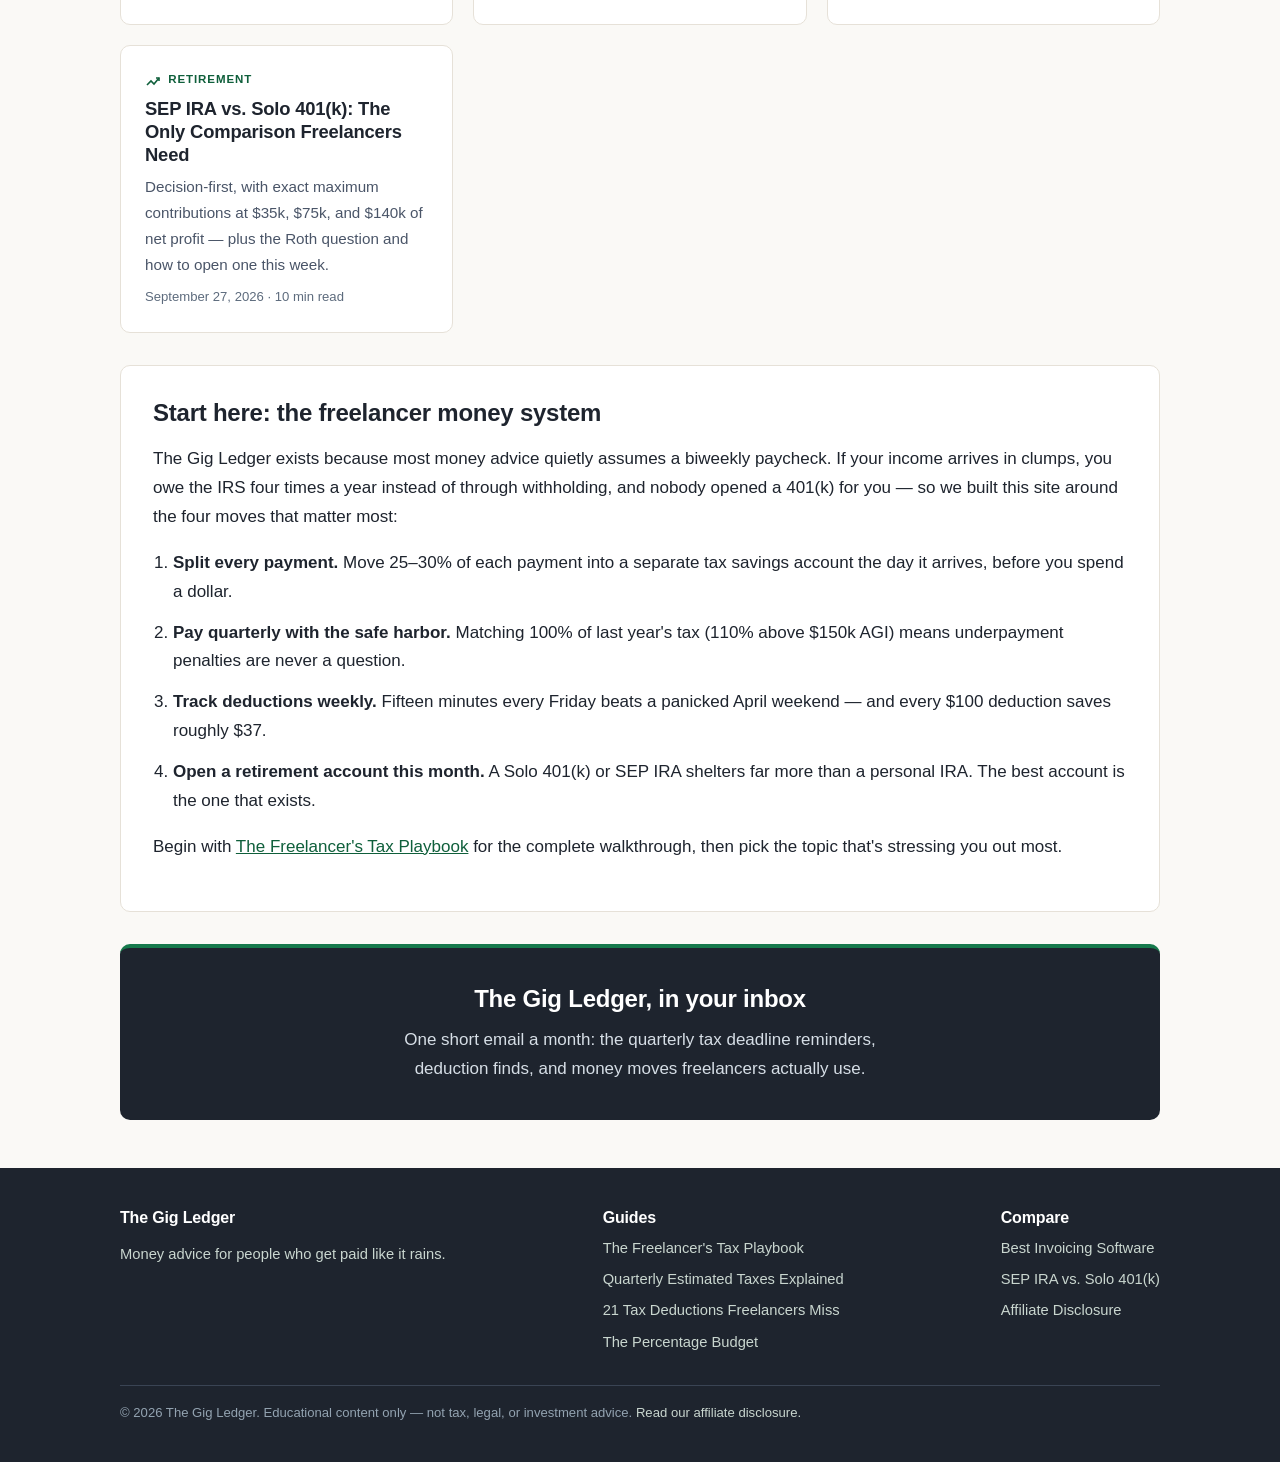
==== commit 8f19d957: "Update index.html (functionality upgrade)" ====
--- a/index.html
+++ b/index.html
@@ -11,6 +11,11 @@
   <meta property="og:type" content="website">
   <meta property="og:url" content="https://freelancer-finance.pages.dev/">
   <link rel="stylesheet" href="styles.css">
+<script>
+/* Theme bootstrap: apply the saved theme (or prefers-color-scheme) before first paint. */
+(function(){try{var t=localStorage.getItem('gigledger-theme');if(!t){t=window.matchMedia&&window.matchMedia('(prefers-color-scheme: dark)').matches?'dark':'light';}document.documentElement.setAttribute('data-theme',t);}catch(e){}})();
+</script>
+<script src="assets/site.js" defer></script>
 </head>
 <body>
 
@@ -26,7 +31,6 @@
         <span class="brand-tag">Money advice for people who get paid like it rains</span>
       </span>
     </a>
-    <button class="nav-toggle" id="navToggle" aria-expanded="false" aria-controls="siteNav" aria-label="Toggle navigation">☰</button>
     <nav class="site-nav" id="siteNav" aria-label="Primary">
       <ul>
         <li><a href="index.html">Home</a></li>
@@ -36,7 +40,17 @@
         <li><a href="articles/sep-ira-vs-solo-401k.html">Retirement</a></li>
         <li><a href="disclosure.html">Disclosure</a></li>
       </ul>
+      <form class="site-search" role="search" onsubmit="return false;">
+        <label class="visually-hidden" for="siteSearch">Search articles</label>
+        <input id="siteSearch" class="site-search-input" type="search" name="q" placeholder="Search articles…" autocomplete="off" aria-expanded="false" aria-controls="searchResults" role="combobox" aria-autocomplete="list">
+        <div class="site-search-results" id="searchResults" role="listbox" hidden></div>
+      </form>
+
     </nav>
+    <div class="header-buttons">
+      <button class="theme-toggle" id="themeToggle" type="button" aria-pressed="false" aria-label="Switch to dark mode"><span class="theme-icon" aria-hidden="true">☾</span></button>
+      <button class="nav-toggle" id="navToggle" aria-expanded="false" aria-controls="siteNav" aria-label="Toggle navigation">☰</button>
+    </div>
   </div>
 </header>
 
@@ -155,25 +169,5 @@
   </div>
 </footer>
 
-<script>
-(function () {
-  var toggle = document.getElementById('navToggle');
-  var nav = document.getElementById('siteNav');
-  if (toggle && nav) {
-    toggle.addEventListener('click', function () {
-      var open = nav.classList.toggle('open');
-      toggle.setAttribute('aria-expanded', open ? 'true' : 'false');
-    });
-    document.addEventListener('keydown', function (e) {
-      if (e.key === 'Escape' && nav.classList.contains('open')) {
-        nav.classList.remove('open');
-        toggle.setAttribute('aria-expanded', 'false');
-        toggle.focus();
-      }
-    });
-  }
-})();
-</script>
-
 </body>
 </html>
--- a/styles.css
+++ b/styles.css
@@ -5,7 +5,7 @@
   --accent-tint: #e9f5ee;
   --ink: #1e242e;
   --ink-soft: #4a5568;
-  --ink-faint: #718096;
+  --ink-faint: #5d6b7d;
   --paper: #ffffff;
   --paper-warm: #faf9f6;
   --rule: #e6e1d8;
@@ -37,6 +37,21 @@
 a { color: var(--accent-dark); }
 a:hover { color: var(--accent); }
 
+/* Visible keyboard focus everywhere */
+a:focus-visible,
+button:focus-visible,
+summary:focus-visible,
+.card:focus-visible {
+  outline: 3px solid var(--accent);
+  outline-offset: 2px;
+  border-radius: 4px;
+}
+.site-header a:focus-visible,
+.site-header button:focus-visible,
+.site-footer a:focus-visible {
+  outline-color: #9ae6b4;
+}
+
 img, svg { max-width: 100%; height: auto; }
 
 .wrap {
@@ -112,7 +127,9 @@
 
 /* ---------- Hero ---------- */
 .hero {
-  background: var(--ink);
+  background-color: var(--ink);
+  background-image:
+    repeating-linear-gradient(-45deg, rgba(255, 255, 255, 0.022) 0 14px, transparent 14px 28px);
   color: #fff;
   padding: 3.5rem 0 3rem;
   border-top: 4px solid var(--accent);
@@ -166,6 +183,15 @@
   letter-spacing: 0.08em;
   color: var(--accent-dark);
   font-weight: 700;
+  display: inline-flex;
+  align-items: center;
+  gap: 0.45rem;
+}
+
+.card .kicker svg {
+  width: 1rem;
+  height: 1rem;
+  flex: 0 0 auto;
 }
 
 .card h3 { margin: 0; font-size: 1.15rem; }
